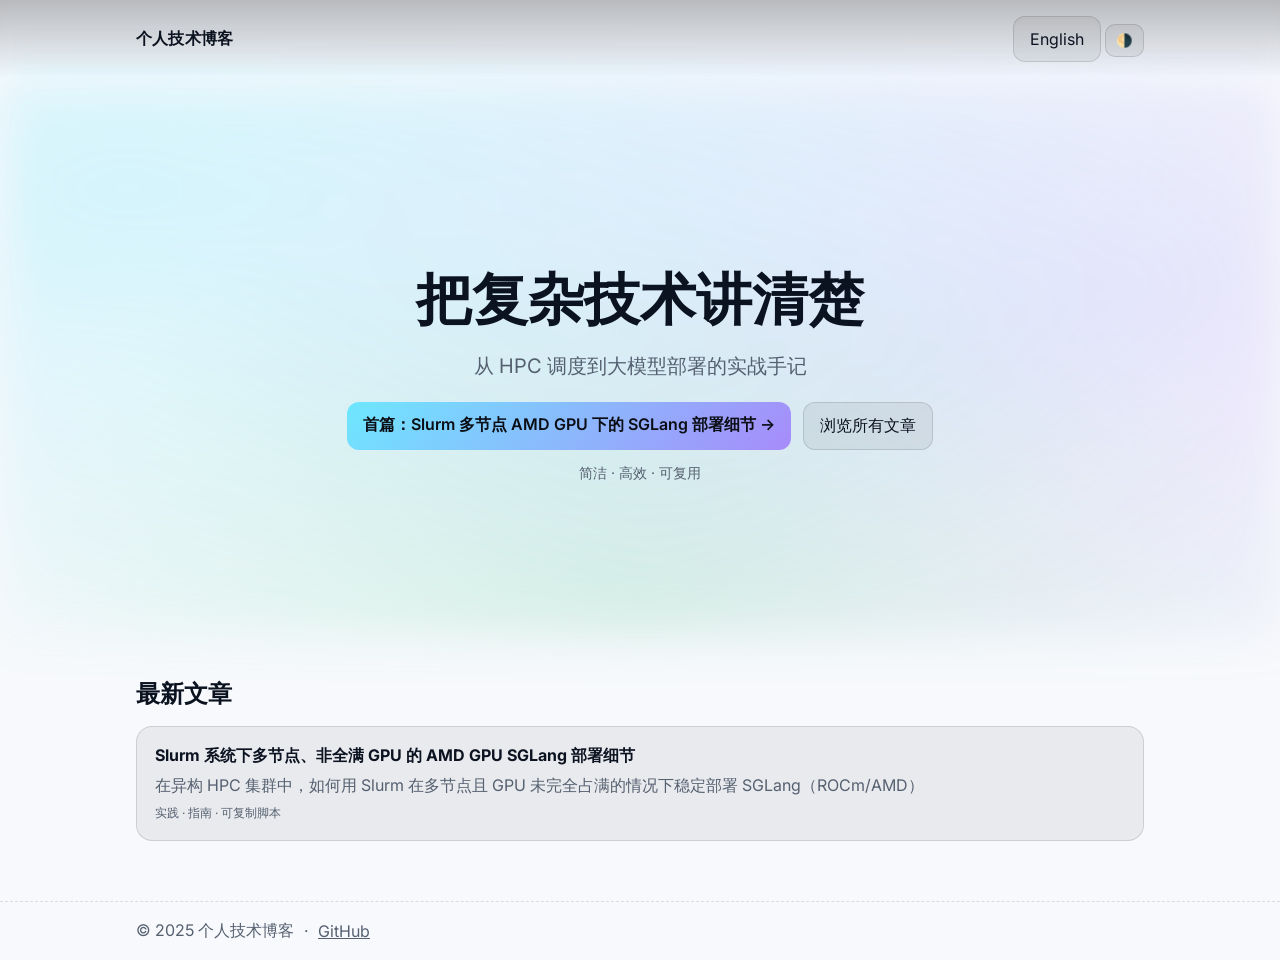
==== index.html @ 5020bed7 "Publish site" ====
<!doctype html>
<html lang="zh-CN">
  <head>
    <meta charset="utf-8" />
    <meta name="viewport" content="width=device-width, initial-scale=1" />
    <title>个人技术博客 | 封面</title>
    <meta name="description" content="记录工程与研究的技术细节与实践。" />
    <meta property="og:title" content="个人技术博客" />
    <meta property="og:description" content="记录工程与研究的技术细节与实践。" />
    <meta property="og:type" content="website" />
    <meta property="og:url" content="/" />
    <link rel="icon" href="assets/favicon.svg" />
    <link rel="alternate" hreflang="zh-CN" href="/index.html" />
    <link rel="alternate" hreflang="en" href="/en/index.html" />
    <link rel="preconnect" href="https://fonts.googleapis.com" />
    <link rel="preconnect" href="https://fonts.gstatic.com" crossorigin />
    <link href="https://fonts.googleapis.com/css2?family=Inter:wght@400;600;800&display=swap" rel="stylesheet" />
    <link rel="stylesheet" href="assets/style.css" />
  </head>
  <body>
    <header class="site-header">
      <nav class="nav">
        <div class="brand">个人技术博客</div>
        <div class="nav-actions">
          <a class="btn" href="/en/index.html" aria-label="English">English</a>
          <button id="themeToggle" aria-label="切换主题">🌗</button>
        </div>
      </nav>
    </header>

    <main>
      <section class="hero">
        <div class="hero-bg" aria-hidden="true"></div>
        <div class="hero-content">
          <h1>把复杂技术讲清楚</h1>
          <p class="subtitle">从 HPC 调度到大模型部署的实战手记</p>
          <div class="cta">
            <a class="btn primary" href="posts/sglang-slurm-amd.html">首篇：Slurm 多节点 AMD GPU 下的 SGLang 部署细节 →</a>
            <a class="btn ghost" href="#posts">浏览所有文章</a>
          </div>
          <div class="meta">
            <span>简洁 · 高效 · 可复用</span>
          </div>
        </div>
      </section>

      <section id="posts" class="post-list">
        <h2>最新文章</h2>
        <article class="post-card">
          <a href="posts/sglang-slurm-amd.html" class="post-link">
            <div class="post-title">Slurm 系统下多节点、非全满 GPU 的 AMD GPU SGLang 部署细节</div>
            <div class="post-excerpt">在异构 HPC 集群中，如何用 Slurm 在多节点且 GPU 未完全占满的情况下稳定部署 SGLang（ROCm/AMD）</div>
            <div class="post-meta">实践 · 指南 · 可复制脚本</div>
          </a>
        </article>
      </section>
    </main>

    <footer class="site-footer">
      <div class="footer-inner">
        <span>© 2025 个人技术博客</span>
        <span>·</span>
        <a href="https://github.com/dereksodo/dereksodo.github.io" target="_blank" rel="noopener">GitHub</a>
      </div>
    </footer>

    <script src="assets/script.js"></script>
  </body>
</html>
---- assets/style.css ----
:root {
  --bg: #0b0e14;
  --bg-soft: #11151d;
  --text: #e6e9ef;
  --muted: #a7b0c0;
  --primary: #6ee7ff;
  --primary-2: #a78bfa;
  --card: rgba(255, 255, 255, 0.06);
  --border: rgba(255, 255, 255, 0.12);
}

/* 亮色模式变量 */
[data-theme="light"] {
  --bg: #f7f9fc;
  --bg-soft: #ffffff;
  --text: #0b1220;
  --muted: #556070;
  --card: rgba(0, 0, 0, 0.06);
  --border: rgba(0, 0, 0, 0.12);
}

* { box-sizing: border-box; }
html, body { height: 100%; }
body {
  margin: 0;
  font-family: Inter, system-ui, -apple-system, Segoe UI, Roboto, "Helvetica Neue", Arial, "Noto Sans", "Apple Color Emoji", "Segoe UI Emoji";
  background: var(--bg);
  color: var(--text);
}

.site-header {
  position: sticky;
  top: 0;
  z-index: 20;
  backdrop-filter: saturate(150%) blur(8px);
  background: linear-gradient(to bottom, rgba(0,0,0,0.25), transparent);
}
.nav {
  max-width: 1040px;
  margin: 0 auto;
  display: flex;
  align-items: center;
  justify-content: space-between;
  padding: 16px;
}
.brand { font-weight: 800; letter-spacing: 0.2px; }
.nav-actions button {
  border: 1px solid var(--border);
  background: var(--card);
  color: var(--text);
  border-radius: 10px;
  padding: 8px 10px;
  cursor: pointer;
}

.hero {
  position: relative;
  min-height: 62vh;
  display: grid;
  place-items: center;
  padding: 56px 16px 24px;
}
.hero-bg { 
  position: absolute; inset: 0; 
  background: radial-gradient(1200px 500px at 10% 20%, rgba(110,231,255,0.25), transparent),
              radial-gradient(1000px 500px at 90% 40%, rgba(167,139,250,0.18), transparent),
              radial-gradient(700px 400px at 50% 95%, rgba(34,197,94,0.14), transparent);
  filter: blur(24px);
}
.hero-content { 
  position: relative; z-index: 2; 
  max-width: 1040px; width: 100%; text-align: center; 
}
.hero h1 { font-size: clamp(28px, 6vw, 56px); margin: 0 0 14px; }
.subtitle { color: var(--muted); font-size: clamp(16px, 2.2vw, 20px); margin: 0 0 22px; }

.cta { display: flex; gap: 12px; justify-content: center; flex-wrap: wrap; }
.btn { 
  display: inline-block; padding: 12px 16px; border-radius: 12px; 
  text-decoration: none; border: 1px solid var(--border); background: var(--card); color: var(--text);
}
.btn.primary { 
  background: linear-gradient(135deg, var(--primary), var(--primary-2)); 
  color: #0b0e14; font-weight: 600; border: none;
}
.btn.ghost:hover { border-color: var(--text); }

.meta { margin-top: 14px; color: var(--muted); font-size: 14px; }

.post-list { max-width: 1040px; margin: 42px auto; padding: 0 16px; }
.post-list h2 { margin: 0 0 16px; }
.post-card {
  background: var(--card);
  border: 1px solid var(--border);
  border-radius: 16px;
  overflow: hidden;
}
.post-link { display: block; padding: 18px; text-decoration: none; color: inherit; }
.post-title { font-weight: 700; margin-bottom: 8px; }
.post-excerpt { color: var(--muted); margin-bottom: 8px; }
.post-meta { font-size: 12px; color: var(--muted); }

.site-footer { margin-top: 60px; border-top: 1px dashed var(--border); }
.footer-inner { max-width: 1040px; margin: 0 auto; padding: 18px 16px; display: flex; gap: 10px; align-items: center; color: var(--muted); }
.footer-inner a { color: inherit; }

/* 文章页面样式 */
.container { max-width: 840px; margin: 0 auto; padding: 24px 16px 60px; }
.post-header { margin-top: 32px; margin-bottom: 18px; }
.post-header h1 { margin: 0 0 6px; }
.post-header .desc { color: var(--muted); }
.post-content {
  line-height: 1.75;
  color: var(--text);
}
.post-content h2, .post-content h3 { margin-top: 24px; }
.post-content pre { background: #0f1320; border: 1px solid var(--border); border-radius: 12px; padding: 14px; overflow-x: auto; }
.post-content code { font-family: ui-monospace, SFMono-Regular, Menlo, Monaco, Consolas, Liberation Mono, monospace; }
.tip { background: var(--card); border: 1px solid var(--border); border-radius: 12px; padding: 12px; color: var(--muted); }

@media (max-width: 480px) {
  .post-content pre { font-size: 14px; }
}
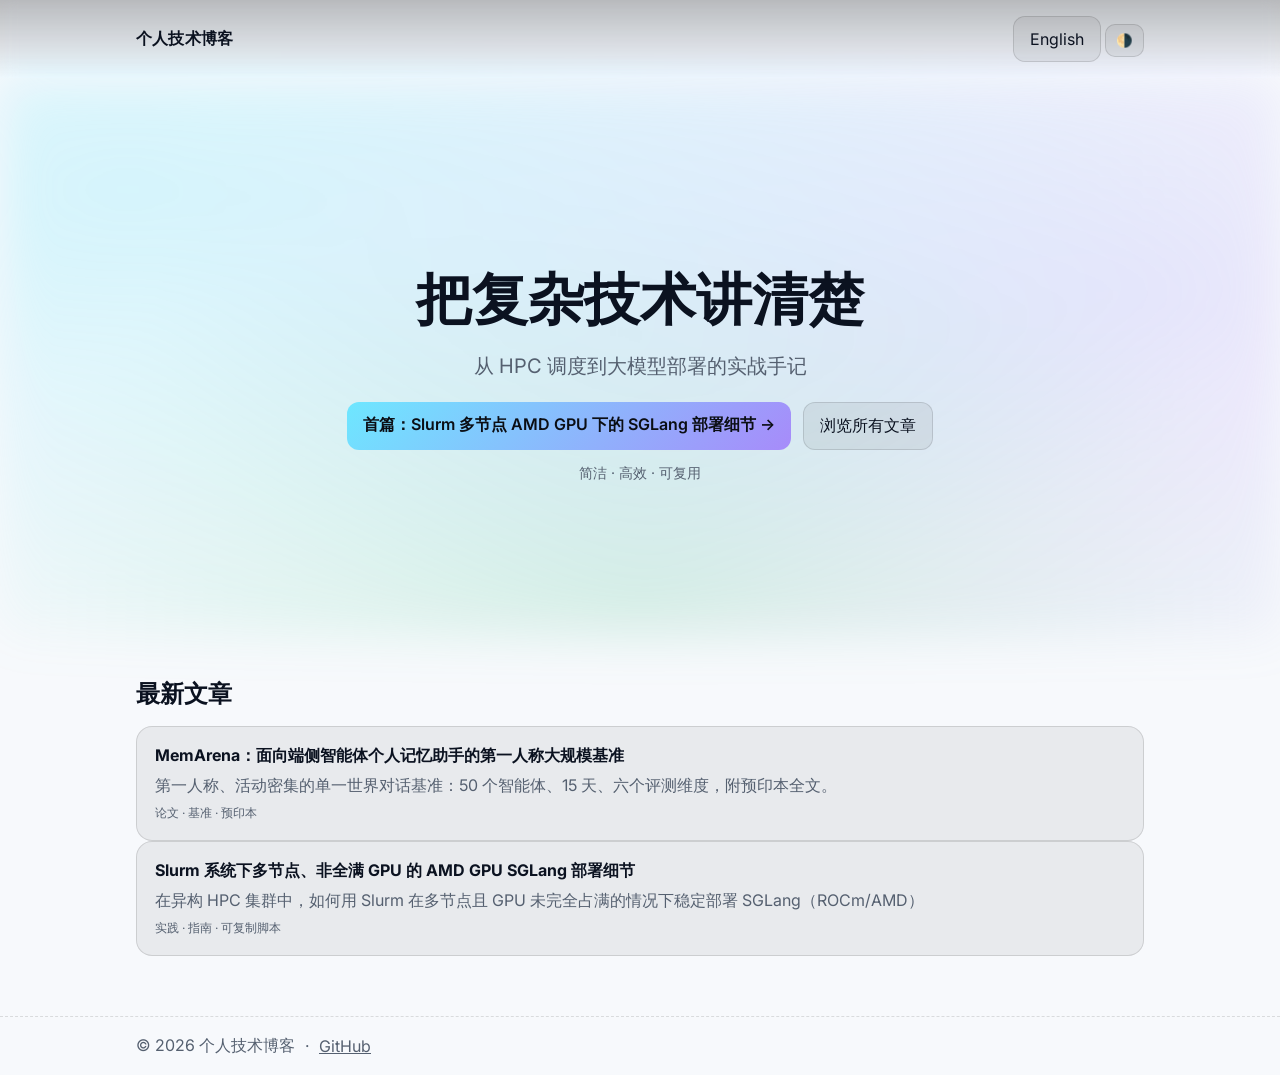
==== commit b47eff96: "Add MemArena preprint post (zh + en) with embedded full-text PDF - New posts/memarena.html and en/po" ====
--- a/index.html
+++ b/index.html
@@ -47,6 +47,13 @@
       <section id="posts" class="post-list">
         <h2>最新文章</h2>
         <article class="post-card">
+          <a href="posts/memarena.html" class="post-link">
+            <div class="post-title">MemArena：面向端侧智能体个人记忆助手的第一人称大规模基准</div>
+            <div class="post-excerpt">第一人称、活动密集的单一世界对话基准：50 个智能体、15 天、六个评测维度，附预印本全文。</div>
+            <div class="post-meta">论文 · 基准 · 预印本</div>
+          </a>
+        </article>
+        <article class="post-card">
           <a href="posts/sglang-slurm-amd.html" class="post-link">
             <div class="post-title">Slurm 系统下多节点、非全满 GPU 的 AMD GPU SGLang 部署细节</div>
             <div class="post-excerpt">在异构 HPC 集群中，如何用 Slurm 在多节点且 GPU 未完全占满的情况下稳定部署 SGLang（ROCm/AMD）</div>
@@ -58,7 +65,7 @@
 
     <footer class="site-footer">
       <div class="footer-inner">
-        <span>© 2025 个人技术博客</span>
+        <span>© 2026 个人技术博客</span>
         <span>·</span>
         <a href="https://github.com/dereksodo/dereksodo.github.io" target="_blank" rel="noopener">GitHub</a>
       </div>
--- a/assets/style.css
+++ b/assets/style.css
@@ -118,6 +118,16 @@
 .post-content code { font-family: ui-monospace, SFMono-Regular, Menlo, Monaco, Consolas, Liberation Mono, monospace; }
 .tip { background: var(--card); border: 1px solid var(--border); border-radius: 12px; padding: 12px; color: var(--muted); }
 
+/* 论文 / PDF 嵌入 */
+.paper-meta { color: var(--muted); font-size: 14px; margin: 4px 0 18px; }
+.paper-actions { display: flex; gap: 12px; flex-wrap: wrap; margin: 16px 0 8px; }
+.pdf-embed {
+  width: 100%; height: 82vh; min-height: 480px;
+  border: 1px solid var(--border); border-radius: 12px;
+  background: var(--bg-soft); margin-top: 8px;
+}
+
 @media (max-width: 480px) {
   .post-content pre { font-size: 14px; }
+  .pdf-embed { height: 70vh; }
 }
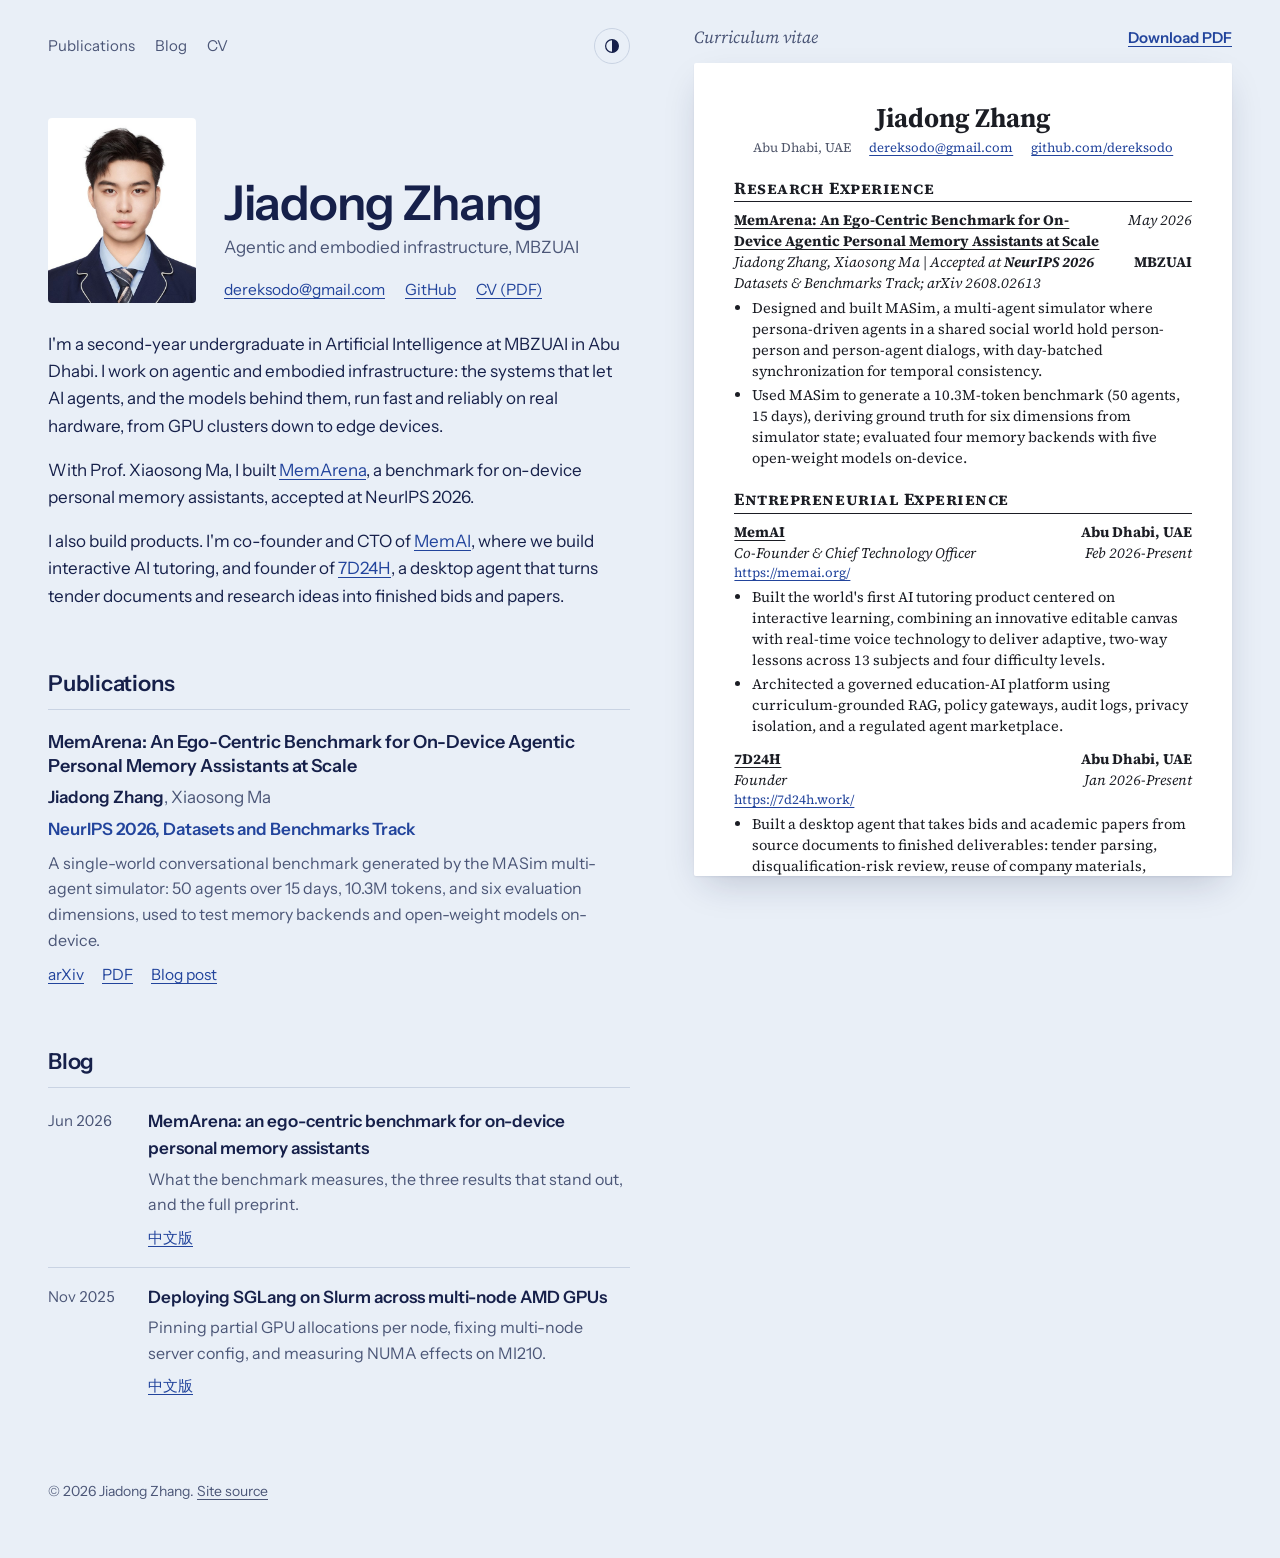
==== commit 02caa892: "Turn the front page into a personal homepage with CV Replace the tech-blog cover with an academic ho" ====
--- a/index.html
+++ b/index.html
@@ -1,76 +1,204 @@
 <!doctype html>
-<html lang="zh-CN">
+<html lang="en">
   <head>
     <meta charset="utf-8" />
     <meta name="viewport" content="width=device-width, initial-scale=1" />
-    <title>个人技术博客 | 封面</title>
-    <meta name="description" content="记录工程与研究的技术细节与实践。" />
-    <meta property="og:title" content="个人技术博客" />
-    <meta property="og:description" content="记录工程与研究的技术细节与实践。" />
-    <meta property="og:type" content="website" />
-    <meta property="og:url" content="/" />
+    <title>Jiadong Zhang</title>
+    <meta name="description" content="Jiadong Zhang, second-year undergraduate in Artificial Intelligence at MBZUAI working on agentic and embodied infrastructure. Publications, blog, and CV." />
+    <meta property="og:title" content="Jiadong Zhang" />
+    <meta property="og:description" content="Agentic and embodied infrastructure research at MBZUAI. Publications, blog, and CV." />
+    <meta property="og:type" content="profile" />
+    <meta property="og:url" content="https://dereksodo.github.io/" />
+    <meta property="og:image" content="https://dereksodo.github.io/front_photo.jpg" />
+    <link rel="canonical" href="https://dereksodo.github.io/" />
     <link rel="icon" href="assets/favicon.svg" />
-    <link rel="alternate" hreflang="zh-CN" href="/index.html" />
-    <link rel="alternate" hreflang="en" href="/en/index.html" />
     <link rel="preconnect" href="https://fonts.googleapis.com" />
     <link rel="preconnect" href="https://fonts.gstatic.com" crossorigin />
-    <link href="https://fonts.googleapis.com/css2?family=Inter:wght@400;600;800&display=swap" rel="stylesheet" />
-    <link rel="stylesheet" href="assets/style.css" />
+    <link href="https://fonts.googleapis.com/css2?family=Instrument+Sans:wght@400;600&family=Source+Serif+4:ital,opsz,wght@0,8..60,400;0,8..60,700;1,8..60,400&display=swap" rel="stylesheet" />
+    <link rel="stylesheet" href="assets/home.css" />
+    <script>
+      // Set the theme before first paint (same key and logic as assets/script.js)
+      try {
+        var t = localStorage.getItem('theme');
+        if (!t) t = window.matchMedia('(prefers-color-scheme: light)').matches ? 'light' : 'dark';
+        document.documentElement.setAttribute('data-theme', t);
+      } catch (e) {}
+    </script>
   </head>
   <body>
-    <header class="site-header">
-      <nav class="nav">
-        <div class="brand">个人技术博客</div>
-        <div class="nav-actions">
-          <a class="btn" href="/en/index.html" aria-label="English">English</a>
-          <button id="themeToggle" aria-label="切换主题">🌗</button>
+    <div class="shell">
+      <main class="profile">
+        <div class="topbar">
+          <nav aria-label="Sections">
+            <a href="#publications">Publications</a>
+            <a href="#blog">Blog</a>
+            <a href="#cv">CV</a>
+          </nav>
+          <button id="themeToggle" class="theme-toggle" type="button" aria-label="Switch between light and dark theme">
+            <svg viewBox="0 0 24 24" aria-hidden="true"><circle cx="12" cy="12" r="8.5" fill="none" stroke="currentColor" stroke-width="1.6"/><path d="M12 3.5a8.5 8.5 0 0 1 0 17z" fill="currentColor"/></svg>
+          </button>
         </div>
-      </nav>
-    </header>
-
-    <main>
-      <section class="hero">
-        <div class="hero-bg" aria-hidden="true"></div>
-        <div class="hero-content">
-          <h1>把复杂技术讲清楚</h1>
-          <p class="subtitle">从 HPC 调度到大模型部署的实战手记</p>
-          <div class="cta">
-            <a class="btn primary" href="posts/sglang-slurm-amd.html">首篇：Slurm 多节点 AMD GPU 下的 SGLang 部署细节 →</a>
-            <a class="btn ghost" href="#posts">浏览所有文章</a>
+
+        <section class="about" aria-labelledby="name">
+          <div class="intro-head">
+            <img class="portrait" src="assets/portrait.jpg" width="480" height="600" alt="Portrait of Jiadong Zhang" />
+            <div>
+              <h1 id="name">Jiadong Zhang</h1>
+              <p class="role">Agentic and embodied infrastructure, MBZUAI</p>
+              <ul class="contact-links">
+                <li><a href="mailto:dereksodo@gmail.com">dereksodo@gmail.com</a></li>
+                <li><a href="https://github.com/dereksodo">GitHub</a></li>
+                <li><a href="cv.pdf">CV (PDF)</a></li>
+              </ul>
+            </div>
           </div>
-          <div class="meta">
-            <span>简洁 · 高效 · 可复用</span>
-          </div>
+
+          <p>I'm a second-year undergraduate in Artificial Intelligence at MBZUAI in Abu Dhabi. I work on agentic and embodied infrastructure: the systems that let AI agents, and the models behind them, run fast and reliably on real hardware, from GPU clusters down to edge devices.</p>
+          <p>With Prof. Xiaosong Ma, I built <a href="#publications">MemArena</a>, a benchmark for on-device personal memory assistants, accepted at NeurIPS 2026.</p>
+          <p>I also build products. I'm co-founder and CTO of <a href="https://memai.org/">MemAI</a>, where we build interactive AI tutoring, and founder of <a href="https://7d24h.work/">7D24H</a>, a desktop agent that turns tender documents and research ideas into finished bids and papers.</p>
+        </section>
+
+        <section id="publications" aria-labelledby="publications-title">
+          <h2 id="publications-title">Publications</h2>
+          <article class="pub">
+            <h3><a href="https://arxiv.org/abs/2608.02613">MemArena: An Ego-Centric Benchmark for On-Device Agentic Personal Memory Assistants at Scale</a></h3>
+            <p class="authors"><strong>Jiadong Zhang</strong>, Xiaosong Ma</p>
+            <p class="venue">NeurIPS 2026, Datasets and Benchmarks Track</p>
+            <p class="summary">A single-world conversational benchmark generated by the MASim multi-agent simulator: 50 agents over 15 days, 10.3M tokens, and six evaluation dimensions, used to test memory backends and open-weight models on-device.</p>
+            <p class="pub-links">
+              <a href="https://arxiv.org/abs/2608.02613">arXiv</a>
+              <a href="papers/memarena-preprint.pdf">PDF</a>
+              <a href="en/posts/memarena.html">Blog post</a>
+            </p>
+          </article>
+        </section>
+
+        <section id="blog" aria-labelledby="blog-title">
+          <h2 id="blog-title">Blog</h2>
+          <ul class="posts">
+            <li>
+              <time datetime="2026-06">Jun 2026</time>
+              <div>
+                <a class="post-title" href="en/posts/memarena.html">MemArena: an ego-centric benchmark for on-device personal memory assistants</a>
+                <p>What the benchmark measures, the three results that stand out, and the full preprint.</p>
+                <a class="alt-lang" href="posts/memarena.html" hreflang="zh-CN" lang="zh-CN">中文版</a>
+              </div>
+            </li>
+            <li>
+              <time datetime="2025-11">Nov 2025</time>
+              <div>
+                <a class="post-title" href="en/posts/sglang-slurm-amd.html">Deploying SGLang on Slurm across multi-node AMD GPUs</a>
+                <p>Pinning partial GPU allocations per node, fixing multi-node server config, and measuring NUMA effects on MI210.</p>
+                <a class="alt-lang" href="posts/sglang-slurm-amd.html" hreflang="zh-CN" lang="zh-CN">中文版</a>
+              </div>
+            </li>
+          </ul>
+        </section>
+
+        <footer class="page-foot">
+          © 2026 Jiadong Zhang. <a href="https://github.com/dereksodo/dereksodo.github.io">Site source</a>
+        </footer>
+      </main>
+
+      <aside id="cv" class="cv" aria-labelledby="cv-title">
+        <div class="cv-bar">
+          <h2 id="cv-title">Curriculum vitae</h2>
+          <a href="cv.pdf" download="Jiadong_Zhang_CV.pdf">Download PDF</a>
         </div>
-      </section>
-
-      <section id="posts" class="post-list">
-        <h2>最新文章</h2>
-        <article class="post-card">
-          <a href="posts/memarena.html" class="post-link">
-            <div class="post-title">MemArena：面向端侧智能体个人记忆助手的第一人称大规模基准</div>
-            <div class="post-excerpt">第一人称、活动密集的单一世界对话基准：50 个智能体、15 天、六个评测维度，附预印本全文。</div>
-            <div class="post-meta">论文 · 基准 · 预印本</div>
-          </a>
-        </article>
-        <article class="post-card">
-          <a href="posts/sglang-slurm-amd.html" class="post-link">
-            <div class="post-title">Slurm 系统下多节点、非全满 GPU 的 AMD GPU SGLang 部署细节</div>
-            <div class="post-excerpt">在异构 HPC 集群中，如何用 Slurm 在多节点且 GPU 未完全占满的情况下稳定部署 SGLang（ROCm/AMD）</div>
-            <div class="post-meta">实践 · 指南 · 可复制脚本</div>
-          </a>
-        </article>
-      </section>
-    </main>
-
-    <footer class="site-footer">
-      <div class="footer-inner">
-        <span>© 2026 个人技术博客</span>
-        <span>·</span>
-        <a href="https://github.com/dereksodo/dereksodo.github.io" target="_blank" rel="noopener">GitHub</a>
-      </div>
-    </footer>
+
+        <div class="cv-paper" tabindex="0" aria-label="CV">
+          <header>
+            <h1>Jiadong Zhang</h1>
+            <div class="contact">
+              <span>Abu Dhabi, UAE</span>
+              <span><a href="mailto:dereksodo@gmail.com">dereksodo@gmail.com</a></span>
+              <span><a href="https://github.com/dereksodo">github.com/dereksodo</a></span>
+            </div>
+          </header>
+
+          <section>
+            <h3>Research Experience</h3>
+            <article class="entry">
+              <div class="entry-heading">
+                <a class="title-link" href="https://arxiv.org/abs/2608.02613">MemArena: An Ego-Centric Benchmark for On-Device Agentic Personal Memory Assistants at Scale</a>
+                <span class="entry-date">May 2026</span>
+              </div>
+              <div class="entry-subheading">
+                <span class="entry-role">Jiadong Zhang, Xiaosong Ma | Accepted at <strong>NeurIPS 2026</strong> Datasets &amp; Benchmarks Track; arXiv 2608.02613</span>
+                <span class="entry-place">MBZUAI</span>
+              </div>
+              <ul>
+                <li>Designed and built MASim, a multi-agent simulator where persona-driven agents in a shared social world hold person-person and person-agent dialogs, with day-batched synchronization for temporal consistency.</li>
+                <li>Used MASim to generate a 10.3M-token benchmark (50 agents, 15 days), deriving ground truth for six dimensions from simulator state; evaluated four memory backends with five open-weight models on-device.</li>
+              </ul>
+            </article>
+          </section>
+
+          <section>
+            <h3>Entrepreneurial Experience</h3>
+            <article class="entry">
+              <div class="entry-heading">
+                <a class="title-link" href="https://memai.org/">MemAI</a>
+                <span class="entry-place">Abu Dhabi, UAE</span>
+              </div>
+              <div class="entry-subheading">
+                <span class="entry-role">Co-Founder &amp; Chief Technology Officer</span>
+                <span class="entry-date">Feb 2026-Present</span>
+              </div>
+              <div class="entry-url"><a href="https://memai.org/">https://memai.org/</a></div>
+              <ul>
+                <li>Built the world's first AI tutoring product centered on interactive learning, combining an innovative editable canvas with real-time voice technology to deliver adaptive, two-way lessons across 13 subjects and four difficulty levels.</li>
+                <li>Architected a governed education-AI platform using curriculum-grounded RAG, policy gateways, audit logs, privacy isolation, and a regulated agent marketplace.</li>
+              </ul>
+            </article>
+            <article class="entry">
+              <div class="entry-heading">
+                <a class="title-link" href="https://7d24h.work/">7D24H</a>
+                <span class="entry-place">Abu Dhabi, UAE</span>
+              </div>
+              <div class="entry-subheading">
+                <span class="entry-role">Founder</span>
+                <span class="entry-date">Jan 2026-Present</span>
+              </div>
+              <div class="entry-url"><a href="https://7d24h.work/">https://7d24h.work/</a></div>
+              <ul>
+                <li>Built a desktop agent that takes bids and academic papers from source documents to finished deliverables: tender parsing, disqualification-risk review, reuse of company materials, journal-template writing, research figures, and PDF export.</li>
+                <li>Parses tender documents of up to 2,000 pages and checks five categories of disqualification risk, keeping all project files local on the user's machine.</li>
+              </ul>
+            </article>
+          </section>
+
+          <section>
+            <h3>Education</h3>
+            <article class="entry">
+              <div class="entry-heading">
+                <span class="entry-title">Mohamed bin Zayed University of Artificial Intelligence (MBZUAI)</span>
+                <span class="entry-date">Aug 2025-Expected May 2029</span>
+              </div>
+              <div class="entry-subheading">
+                <span class="entry-role">Bachelor of Science in Artificial Intelligence</span>
+                <span class="entry-place">Abu Dhabi, UAE</span>
+              </div>
+              <ul>
+                <li>First-year GPA: <strong>3.93/4.00</strong>; named to the Dean's List in the first semester.</li>
+              </ul>
+            </article>
+          </section>
+
+          <section>
+            <h3>Technical Skills</h3>
+            <div class="skills">
+              <p class="skill-line"><strong>Programming &amp; Frameworks:</strong> Python, C, CUDA; PyTorch</p>
+              <p class="skill-line"><strong>AI Infrastructure:</strong> SGLang, vLLM; CUDA Kernel Development; CUDA Profiling; Nsight Systems; Heterogeneous Resource Scheduling</p>
+              <p class="skill-line"><strong>AI &amp; Agents:</strong> Agentic Workflows; Multi-agent Simulation; RAG &amp; Memory Systems</p>
+              <p class="skill-line"><strong>Research &amp; Evaluation:</strong> Benchmark Design; LLM Evaluation; Experimental Design; Performance Profiling</p>
+              <p class="skill-line"><strong>Engineering Tools:</strong> Agent Harness Engineering; Codex and Claude Code</p>
+            </div>
+          </section>
+        </div>
+      </aside>
+    </div>
 
     <script src="assets/script.js"></script>
   </body>
-</html>+</html>
--- a/assets/home.css
+++ b/assets/home.css
@@ -0,0 +1,290 @@
+/* Homepage: profile column on the left, CV "paper" pinned on the right.
+   Palette taken from the portrait: oxford-shirt blue canvas, blazer navy ink. */
+:root {
+  --canvas: #e9eff7;
+  --ink: #16204a;
+  --ink-soft: #4b5677;
+  --rule: #c9d3e3;
+  --link: #22449c;
+  --paper: #ffffff;
+  --paper-ink: #1b1d24;
+  --paper-muted: #50566a;
+  --paper-rule: #1b1d24;
+  --paper-link: #22449c;
+  --shadow: 0 1px 2px rgba(22, 32, 74, 0.08), 0 14px 36px -10px rgba(22, 32, 74, 0.22);
+  --sans: "Instrument Sans", system-ui, -apple-system, "Segoe UI", Roboto, sans-serif;
+  --serif: "Source Serif 4", Georgia, "Times New Roman", serif;
+  color-scheme: light;
+}
+
+[data-theme="dark"] {
+  --canvas: #0f1530;
+  --ink: #e6ebf6;
+  --ink-soft: #a3adc6;
+  --rule: #28325a;
+  --link: #a9c4f0;
+  --paper: #182044;
+  --paper-ink: #e6ebf6;
+  --paper-muted: #aab3c9;
+  --paper-rule: #7d89ad;
+  --paper-link: #a9c4f0;
+  --shadow: 0 1px 2px rgba(0, 0, 0, 0.3), 0 18px 44px -14px rgba(0, 0, 0, 0.65);
+  color-scheme: dark;
+}
+
+* { box-sizing: border-box; }
+
+html { scroll-behavior: smooth; }
+@media (prefers-reduced-motion: reduce) { html { scroll-behavior: auto; } }
+
+body {
+  margin: 0;
+  background: var(--canvas);
+  color: var(--ink);
+  font-family: var(--sans);
+  font-size: 17px;
+  line-height: 1.6;
+  -webkit-font-smoothing: antialiased;
+}
+
+a { color: var(--link); text-underline-offset: 3px; text-decoration-thickness: 1px; }
+a:hover { text-decoration-thickness: 2px; }
+:focus-visible { outline: 2px solid var(--link); outline-offset: 3px; border-radius: 2px; }
+
+/* ---------- Page grid ---------- */
+.shell {
+  max-width: 1360px;
+  margin: 0 auto;
+  padding: 0 clamp(16px, 4vw, 48px);
+  display: grid;
+  grid-template-columns: minmax(0, 1fr) clamp(420px, 42vw, 580px);
+  gap: clamp(40px, 5vw, 80px);
+  align-items: start;
+}
+
+.profile { max-width: 640px; padding: 28px 0 56px; }
+
+/* ---------- Top row: section links + theme toggle ---------- */
+.topbar {
+  display: flex;
+  align-items: center;
+  justify-content: space-between;
+  gap: 16px;
+  margin-bottom: clamp(32px, 6vh, 64px);
+  font-size: 15px;
+}
+.topbar nav { display: flex; gap: 20px; flex-wrap: wrap; }
+.topbar nav a { color: var(--ink-soft); text-decoration: none; }
+.topbar nav a:hover { color: var(--ink); text-decoration: underline; }
+.theme-toggle {
+  display: grid;
+  place-items: center;
+  width: 36px;
+  height: 36px;
+  border: 1px solid var(--rule);
+  border-radius: 50%;
+  background: transparent;
+  color: var(--ink);
+  cursor: pointer;
+}
+.theme-toggle:hover { border-color: var(--ink-soft); }
+.theme-toggle svg { width: 18px; height: 18px; }
+
+/* ---------- Intro ---------- */
+.intro-head {
+  display: grid;
+  grid-template-columns: 148px minmax(0, 1fr);
+  gap: 28px;
+  align-items: end;
+  margin-bottom: 28px;
+}
+.portrait {
+  display: block;
+  width: 148px;
+  height: 185px;
+  object-fit: cover;
+  border-radius: 4px;
+  background: #fff;
+}
+.intro-head h1 {
+  margin: 0 0 6px;
+  font-size: clamp(34px, 4.2vw, 48px);
+  font-weight: 600;
+  line-height: 1.05;
+  letter-spacing: -0.02em;
+}
+.role { margin: 0 0 14px; color: var(--ink-soft); }
+.contact-links { display: flex; flex-wrap: wrap; gap: 6px 20px; margin: 0; padding: 0; list-style: none; font-size: 15.5px; }
+
+.profile .about { margin-top: 0; }
+.about p { margin: 0 0 1em; }
+
+/* ---------- Sections ---------- */
+.profile section { margin-top: 56px; scroll-margin-top: 24px; }
+.profile h2 {
+  margin: 0 0 20px;
+  padding-bottom: 8px;
+  border-bottom: 1px solid var(--rule);
+  font-size: 22px;
+  font-weight: 600;
+  letter-spacing: -0.01em;
+}
+
+.pub h3 { margin: 0 0 6px; font-size: 18px; font-weight: 600; line-height: 1.35; }
+.pub h3 a { color: var(--ink); text-decoration: none; }
+.pub h3 a:hover { text-decoration: underline; }
+.pub p { margin: 0 0 4px; }
+.pub .authors { color: var(--ink-soft); }
+.pub .authors strong { color: var(--ink); font-weight: 600; }
+.pub .venue { font-weight: 600; color: var(--link); }
+.pub .summary { margin-top: 8px; color: var(--ink-soft); font-size: 16px; }
+.pub .pub-links { display: flex; gap: 18px; margin-top: 10px; font-size: 15.5px; }
+
+.pub-note { margin: 28px 0 0; color: var(--ink-soft); font-size: 16px; }
+
+.posts { margin: 0; padding: 0; list-style: none; }
+.posts li {
+  display: grid;
+  grid-template-columns: 84px minmax(0, 1fr);
+  gap: 16px;
+  padding: 16px 0;
+  border-top: 1px solid var(--rule);
+}
+.posts li:first-child { border-top: 0; padding-top: 0; }
+.posts time { color: var(--ink-soft); font-size: 15px; font-variant-numeric: tabular-nums; padding-top: 1px; }
+.posts .post-title { font-weight: 600; color: var(--ink); text-decoration: none; }
+.posts .post-title:hover { text-decoration: underline; }
+.posts p { margin: 4px 0 6px; color: var(--ink-soft); font-size: 16px; }
+.posts .alt-lang { font-size: 15px; }
+
+.page-foot { margin-top: 64px; color: var(--ink-soft); font-size: 14px; }
+.page-foot a { color: inherit; }
+
+/* ---------- CV panel ---------- */
+.cv {
+  position: sticky;
+  top: 0;
+  height: 100vh;
+  height: 100dvh;
+  padding: 24px 0;
+  display: flex;
+  flex-direction: column;
+  scroll-margin-top: 0;
+}
+.cv-bar {
+  display: flex;
+  align-items: baseline;
+  justify-content: space-between;
+  gap: 12px;
+  margin-bottom: 12px;
+  font-size: 15px;
+}
+.cv-bar h2 { margin: 0; font-family: var(--serif); font-style: italic; font-weight: 400; font-size: 17px; color: var(--ink-soft); }
+.cv-bar a { font-weight: 600; }
+
+.cv-paper {
+  flex: 1;
+  min-height: 0;
+  overflow-y: auto;
+  overscroll-behavior: contain;
+  scrollbar-width: thin;
+  scrollbar-color: var(--rule) transparent;
+  background: var(--paper);
+  color: var(--paper-ink);
+  box-shadow: var(--shadow);
+  border-radius: 2px;
+  padding: 40px 40px 44px;
+  font-family: var(--serif);
+  font-size: 14.5px;
+  line-height: 1.45;
+}
+.cv-paper a { color: var(--paper-link); }
+.cv-paper header { text-align: center; }
+.cv-paper h1 { margin: 0 0 6px; font-size: 27px; font-weight: 700; line-height: 1.1; letter-spacing: 0; }
+.cv-paper .contact { display: flex; flex-wrap: wrap; justify-content: center; gap: 2px 18px; font-size: 13px; color: var(--paper-muted); }
+.cv-paper section { margin-top: 20px; }
+.cv-paper h3 {
+  margin: 0 0 8px;
+  padding-bottom: 3px;
+  border-bottom: 1px solid var(--paper-rule);
+  font-size: 17px;
+  font-weight: 700;
+  font-variant-caps: small-caps;
+  letter-spacing: 0.03em;
+  line-height: 1.2;
+}
+.cv-paper .entry { margin: 0 0 12px; }
+.cv-paper .entry:last-child { margin-bottom: 0; }
+.cv-paper .entry-heading,
+.cv-paper .entry-subheading { display: grid; grid-template-columns: minmax(0, 1fr) auto; gap: 12px; align-items: baseline; }
+.cv-paper .entry-title,
+.cv-paper .entry-place { font-weight: 700; }
+.cv-paper .title-link { font-weight: 700; color: var(--paper-ink); }
+.cv-paper .entry-place,
+.cv-paper .entry-date { white-space: nowrap; }
+.cv-paper .entry-role,
+.cv-paper .entry-date { font-style: italic; }
+.cv-paper .entry-url { font-size: 13px; }
+.cv-paper ul { margin: 4px 0 0; padding-left: 18px; }
+.cv-paper li { margin-bottom: 3px; }
+.cv-paper .skill-line { margin: 0 0 4px; }
+
+/* ---------- Narrow screens: CV drops below the profile ---------- */
+@media (max-width: 960px) {
+  .shell { grid-template-columns: minmax(0, 1fr); gap: 0; }
+  .profile { max-width: none; padding-bottom: 24px; }
+  .cv { position: static; height: auto; padding: 32px 0 48px; }
+  .cv-paper { overflow: visible; padding: 28px 22px 32px; }
+}
+
+@media (max-width: 520px) {
+  body { font-size: 16px; }
+  .intro-head { grid-template-columns: 104px minmax(0, 1fr); gap: 18px; align-items: center; }
+  .portrait { width: 104px; height: 130px; }
+  .posts li { grid-template-columns: minmax(0, 1fr); gap: 2px; }
+  .cv-paper { padding: 22px 16px 26px; font-size: 14px; }
+  .cv-paper .contact { flex-direction: column; align-items: center; }
+  .cv-paper .entry-heading,
+  .cv-paper .entry-subheading { grid-template-columns: minmax(0, 1fr); gap: 0; }
+  .cv-paper .entry-place,
+  .cv-paper .entry-date { white-space: normal; }
+}
+
+/* ---------- Print: the page prints as the one-page A4 CV (source of cv.pdf) ---------- */
+@media print {
+  @page { size: A4; margin: 0; }
+  html, body { background: #fff; }
+  .profile, .cv-bar { display: none !important; }
+  .shell { display: block; max-width: none; padding: 0; }
+  .cv { position: static; height: auto; padding: 0; display: block; }
+  .cv-paper {
+    --paper-ink: #111;
+    --paper-muted: #111;
+    --paper-rule: #111;
+    --paper-link: #0563c1;
+    overflow: visible;
+    box-shadow: none;
+    border-radius: 0;
+    background: #fff;
+    padding: 12.7mm;
+    font-family: "Times New Roman", Times, serif;
+    font-size: 10.5pt;
+    line-height: 1.27;
+  }
+  .cv-paper h1 { font-size: 23pt; margin-bottom: 1.8mm; line-height: 1; }
+  .cv-paper .contact { font-size: 8.8pt; flex-wrap: nowrap; gap: 0; }
+  .cv-paper .contact span + span::before { content: "|"; margin: 0 3.2mm; color: #666; }
+  .cv-paper section { margin-top: 4.4mm; }
+  .cv-paper h3 { font-size: 13.2pt; font-variant-caps: normal; text-transform: uppercase; letter-spacing: 0; line-height: 1; margin-bottom: 1.7mm; padding: 0 1.1mm 1mm; }
+  .cv-paper .entry { margin: 0 1.1mm 3.1mm; }
+  .cv-paper .entry-heading,
+  .cv-paper .entry-subheading { gap: 4mm; }
+  .cv-paper .entry-title,
+  .cv-paper .entry-place,
+  .cv-paper .title-link { font-size: 10.2pt; }
+  .cv-paper .entry-url { font-size: 8.8pt; margin-top: 0.35mm; line-height: 1.15; }
+  .cv-paper ul { margin: 1mm 0 0 5.5mm; padding-left: 4.2mm; }
+  .cv-paper li { margin-bottom: 0.7mm; padding-left: 1mm; }
+  .cv-paper .skills { margin: 0 1.1mm; }
+  .cv-paper .skill-line { margin: 0 0 0.9mm; }
+}
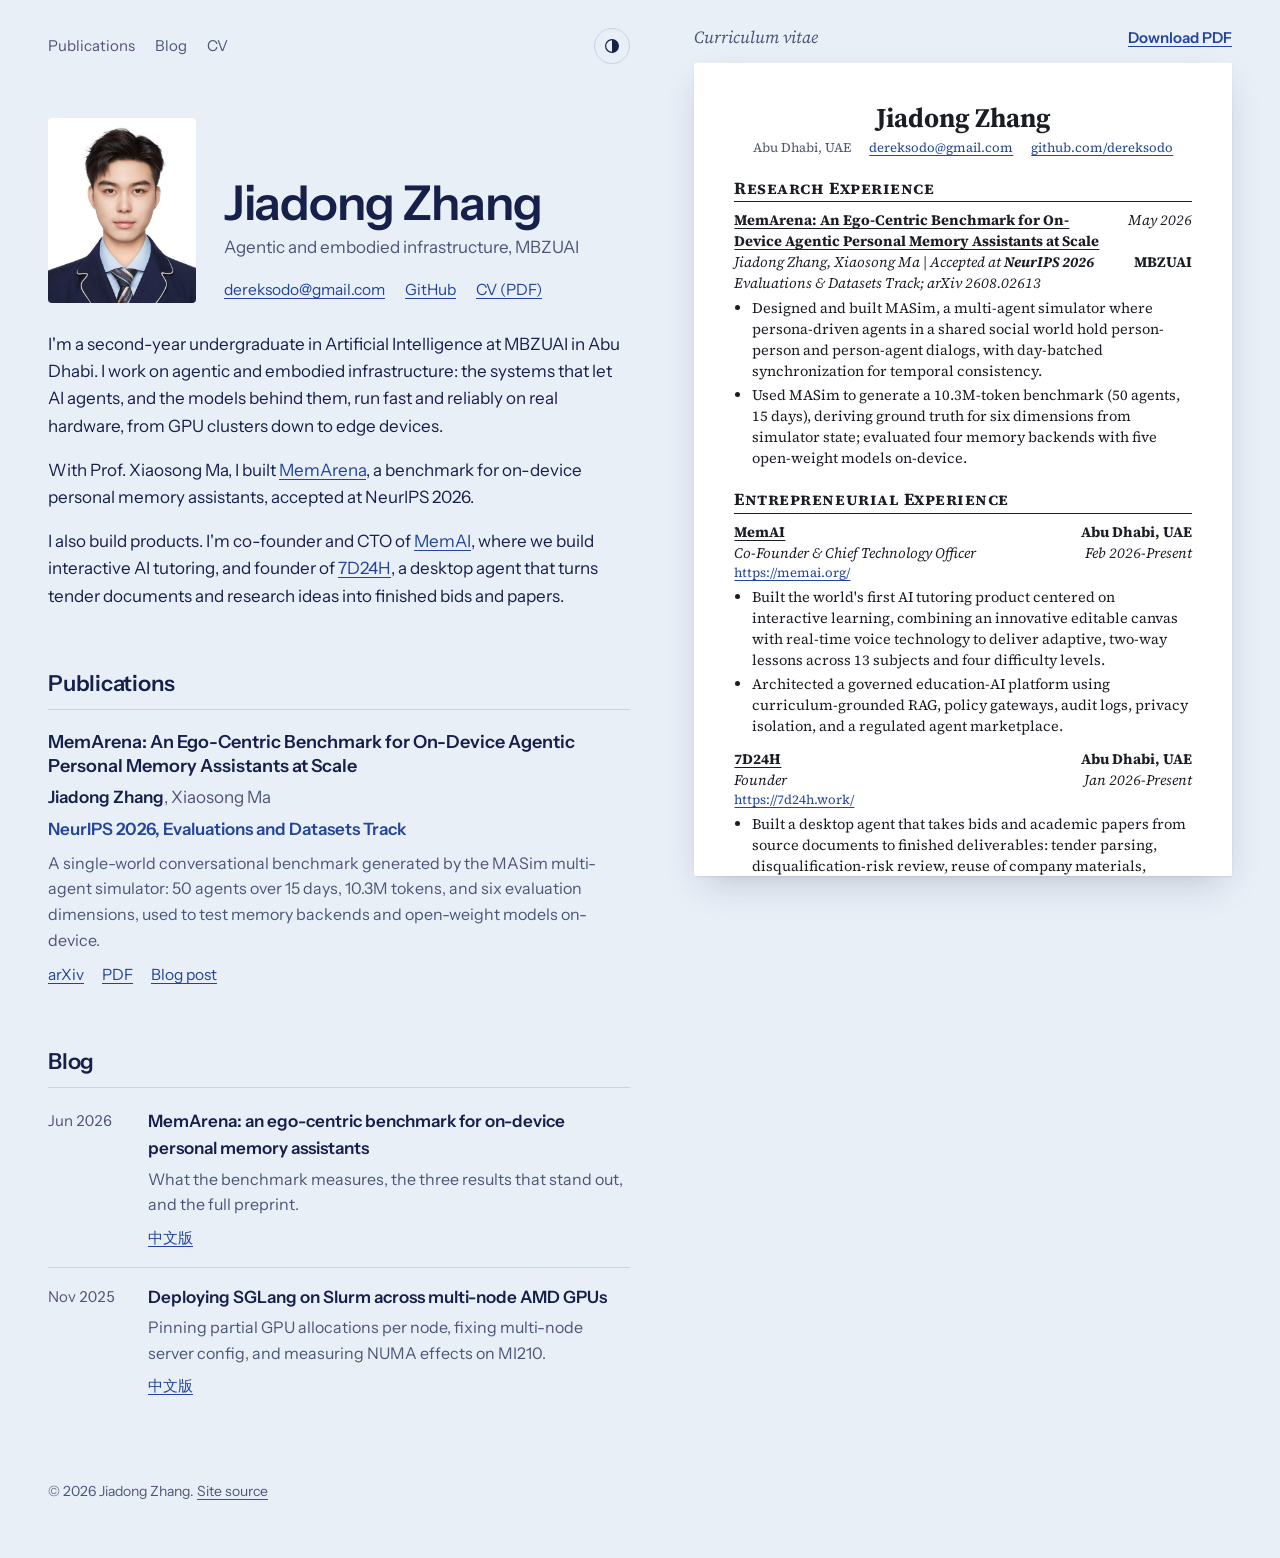
==== commit 8d02d47c: "Rename MemArena venue to NeurIPS 2026 Evaluations & Datasets Track Update the publication entry and " ====
--- a/index.html
+++ b/index.html
@@ -63,7 +63,7 @@
           <article class="pub">
             <h3><a href="https://arxiv.org/abs/2608.02613">MemArena: An Ego-Centric Benchmark for On-Device Agentic Personal Memory Assistants at Scale</a></h3>
             <p class="authors"><strong>Jiadong Zhang</strong>, Xiaosong Ma</p>
-            <p class="venue">NeurIPS 2026, Datasets and Benchmarks Track</p>
+            <p class="venue">NeurIPS 2026, Evaluations and Datasets Track</p>
             <p class="summary">A single-world conversational benchmark generated by the MASim multi-agent simulator: 50 agents over 15 days, 10.3M tokens, and six evaluation dimensions, used to test memory backends and open-weight models on-device.</p>
             <p class="pub-links">
               <a href="https://arxiv.org/abs/2608.02613">arXiv</a>
@@ -124,7 +124,7 @@
                 <span class="entry-date">May 2026</span>
               </div>
               <div class="entry-subheading">
-                <span class="entry-role">Jiadong Zhang, Xiaosong Ma | Accepted at <strong>NeurIPS 2026</strong> Datasets &amp; Benchmarks Track; arXiv 2608.02613</span>
+                <span class="entry-role">Jiadong Zhang, Xiaosong Ma | Accepted at <strong>NeurIPS 2026</strong> Evaluations &amp; Datasets Track; arXiv 2608.02613</span>
                 <span class="entry-place">MBZUAI</span>
               </div>
               <ul>
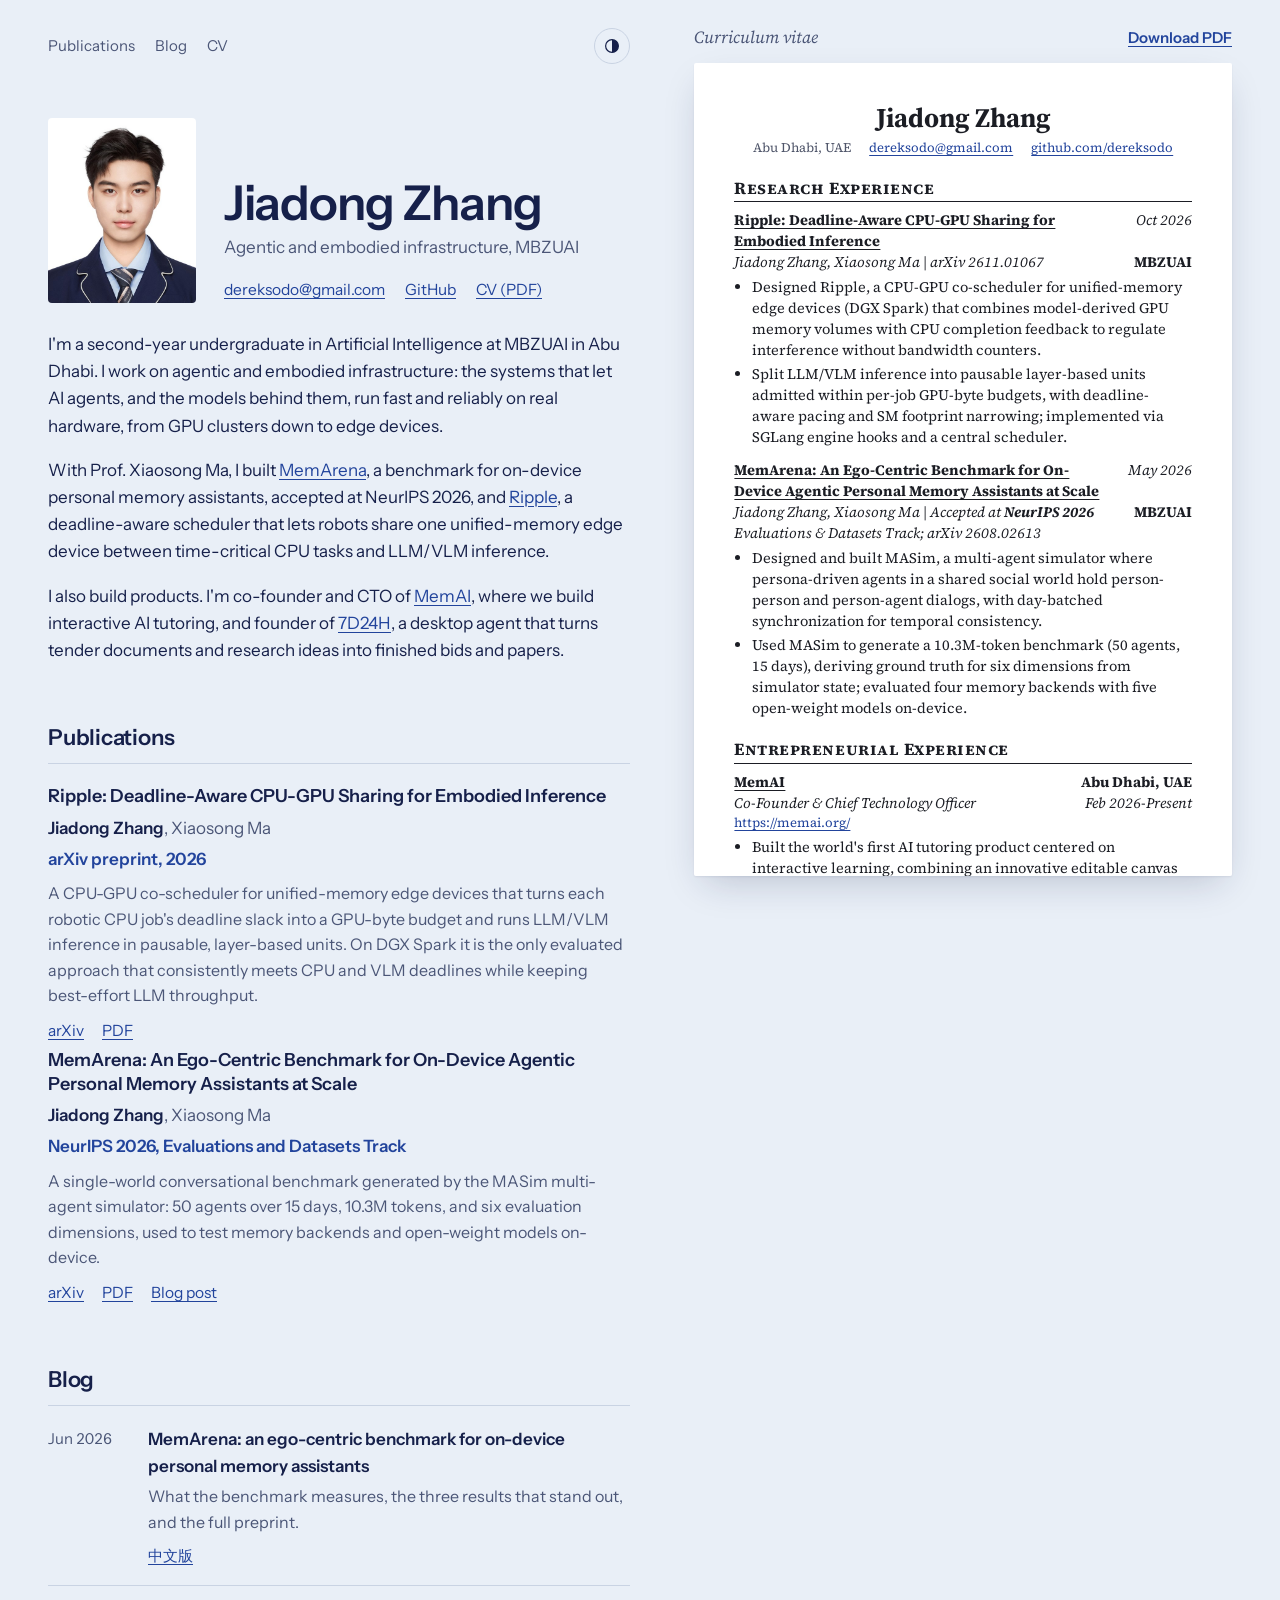
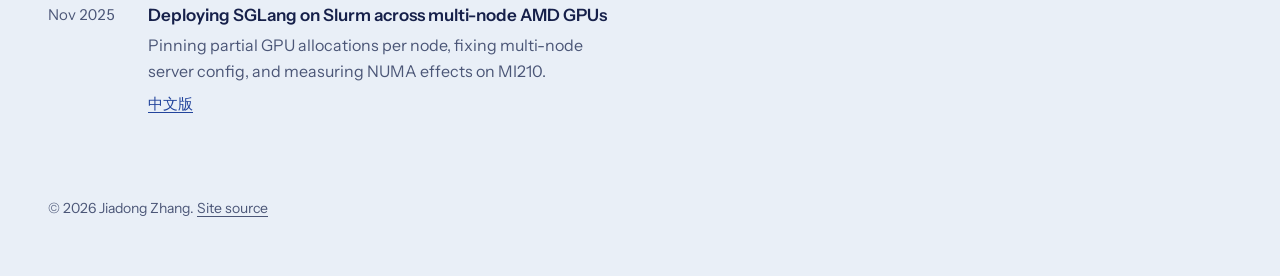
==== commit f017e936: "Add Ripple preprint to publications, intro, and CV List Ripple (arXiv 2611.01067) first under Public" ====
--- a/index.html
+++ b/index.html
@@ -54,12 +54,22 @@
           </div>
 
           <p>I'm a second-year undergraduate in Artificial Intelligence at MBZUAI in Abu Dhabi. I work on agentic and embodied infrastructure: the systems that let AI agents, and the models behind them, run fast and reliably on real hardware, from GPU clusters down to edge devices.</p>
-          <p>With Prof. Xiaosong Ma, I built <a href="#publications">MemArena</a>, a benchmark for on-device personal memory assistants, accepted at NeurIPS 2026.</p>
+          <p>With Prof. Xiaosong Ma, I built <a href="#publications">MemArena</a>, a benchmark for on-device personal memory assistants, accepted at NeurIPS 2026, and <a href="#publications">Ripple</a>, a deadline-aware scheduler that lets robots share one unified-memory edge device between time-critical CPU tasks and LLM/VLM inference.</p>
           <p>I also build products. I'm co-founder and CTO of <a href="https://memai.org/">MemAI</a>, where we build interactive AI tutoring, and founder of <a href="https://7d24h.work/">7D24H</a>, a desktop agent that turns tender documents and research ideas into finished bids and papers.</p>
         </section>
 
         <section id="publications" aria-labelledby="publications-title">
           <h2 id="publications-title">Publications</h2>
+          <article class="pub">
+            <h3><a href="https://arxiv.org/abs/2611.01067">Ripple: Deadline-Aware CPU-GPU Sharing for Embodied Inference</a></h3>
+            <p class="authors"><strong>Jiadong Zhang</strong>, Xiaosong Ma</p>
+            <p class="venue">arXiv preprint, 2026</p>
+            <p class="summary">A CPU-GPU co-scheduler for unified-memory edge devices that turns each robotic CPU job's deadline slack into a GPU-byte budget and runs LLM/VLM inference in pausable, layer-based units. On DGX Spark it is the only evaluated approach that consistently meets CPU and VLM deadlines while keeping best-effort LLM throughput.</p>
+            <p class="pub-links">
+              <a href="https://arxiv.org/abs/2611.01067">arXiv</a>
+              <a href="https://arxiv.org/pdf/2611.01067">PDF</a>
+            </p>
+          </article>
           <article class="pub">
             <h3><a href="https://arxiv.org/abs/2608.02613">MemArena: An Ego-Centric Benchmark for On-Device Agentic Personal Memory Assistants at Scale</a></h3>
             <p class="authors"><strong>Jiadong Zhang</strong>, Xiaosong Ma</p>
@@ -120,6 +130,20 @@
             <h3>Research Experience</h3>
             <article class="entry">
               <div class="entry-heading">
+                <a class="title-link" href="https://arxiv.org/abs/2611.01067">Ripple: Deadline-Aware CPU-GPU Sharing for Embodied Inference</a>
+                <span class="entry-date">Oct 2026</span>
+              </div>
+              <div class="entry-subheading">
+                <span class="entry-role">Jiadong Zhang, Xiaosong Ma | arXiv 2611.01067</span>
+                <span class="entry-place">MBZUAI</span>
+              </div>
+              <ul>
+                <li>Designed Ripple, a CPU-GPU co-scheduler for unified-memory edge devices (DGX Spark) that combines model-derived GPU memory volumes with CPU completion feedback to regulate interference without bandwidth counters.</li>
+                <li>Split LLM/VLM inference into pausable layer-based units admitted within per-job GPU-byte budgets, with deadline-aware pacing and SM footprint narrowing; implemented via SGLang engine hooks and a central scheduler.</li>
+              </ul>
+            </article>
+            <article class="entry">
+              <div class="entry-heading">
                 <a class="title-link" href="https://arxiv.org/abs/2608.02613">MemArena: An Ego-Centric Benchmark for On-Device Agentic Personal Memory Assistants at Scale</a>
                 <span class="entry-date">May 2026</span>
               </div>
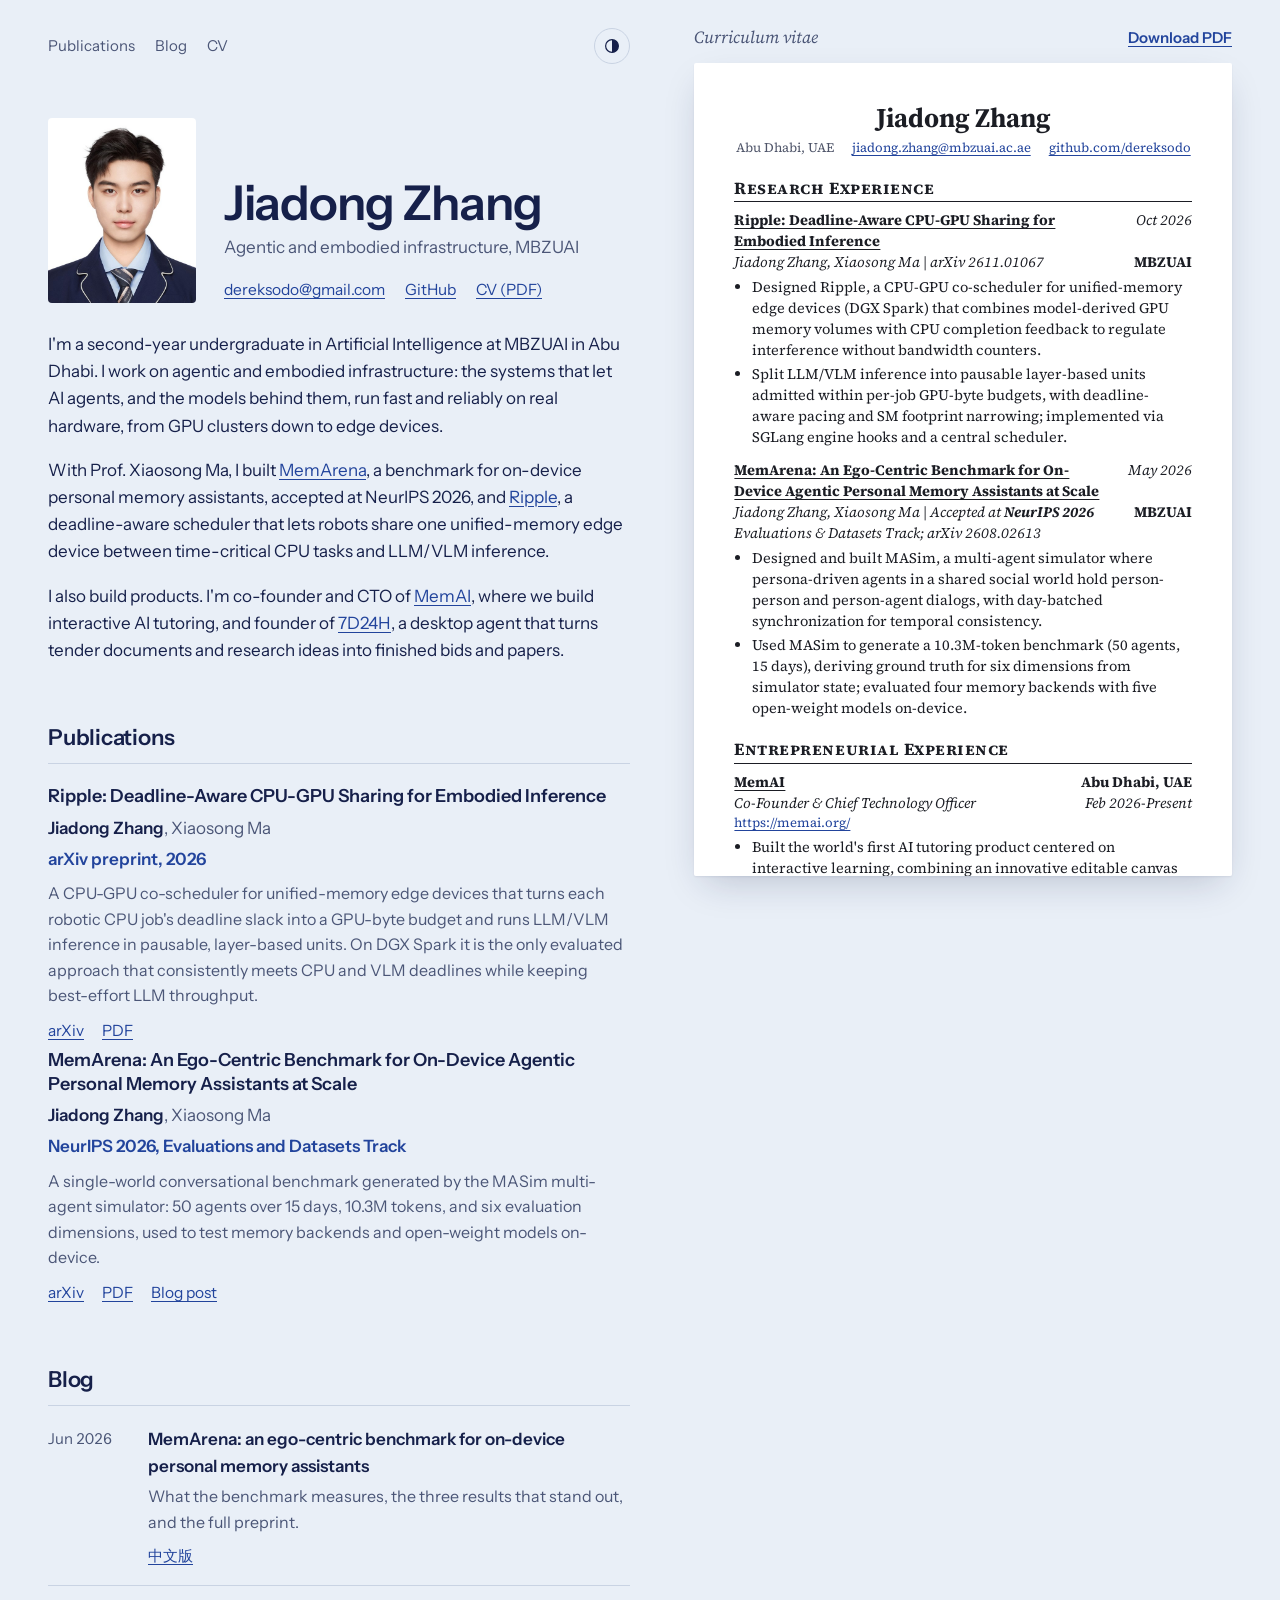
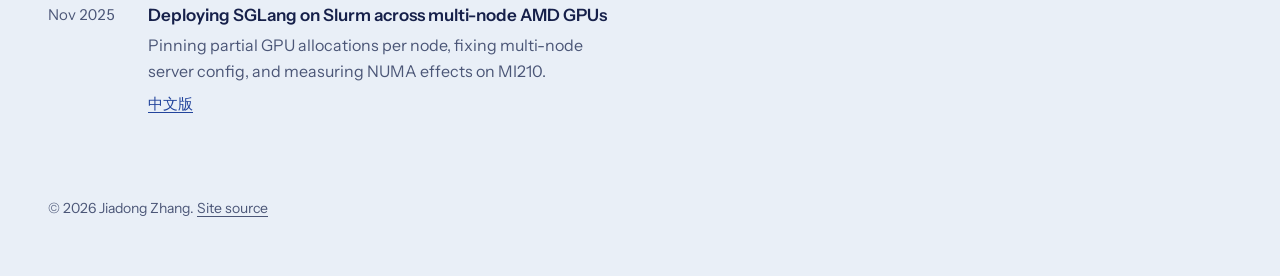
==== commit 7df139dd: "Update CV with university email and cumulative GPA" ====
--- a/index.html
+++ b/index.html
@@ -121,7 +121,7 @@
             <h1>Jiadong Zhang</h1>
             <div class="contact">
               <span>Abu Dhabi, UAE</span>
-              <span><a href="mailto:dereksodo@gmail.com">dereksodo@gmail.com</a></span>
+              <span><a href="mailto:jiadong.zhang@mbzuai.ac.ae">jiadong.zhang@mbzuai.ac.ae</a></span>
               <span><a href="https://github.com/dereksodo">github.com/dereksodo</a></span>
             </div>
           </header>
@@ -204,7 +204,7 @@
                 <span class="entry-place">Abu Dhabi, UAE</span>
               </div>
               <ul>
-                <li>First-year GPA: <strong>3.93/4.00</strong>; named to the Dean's List in the first semester.</li>
+                <li>Cumulative GPA: <strong>3.93/4.00</strong>; named to the Dean's List in the first semester.</li>
               </ul>
             </article>
           </section>
